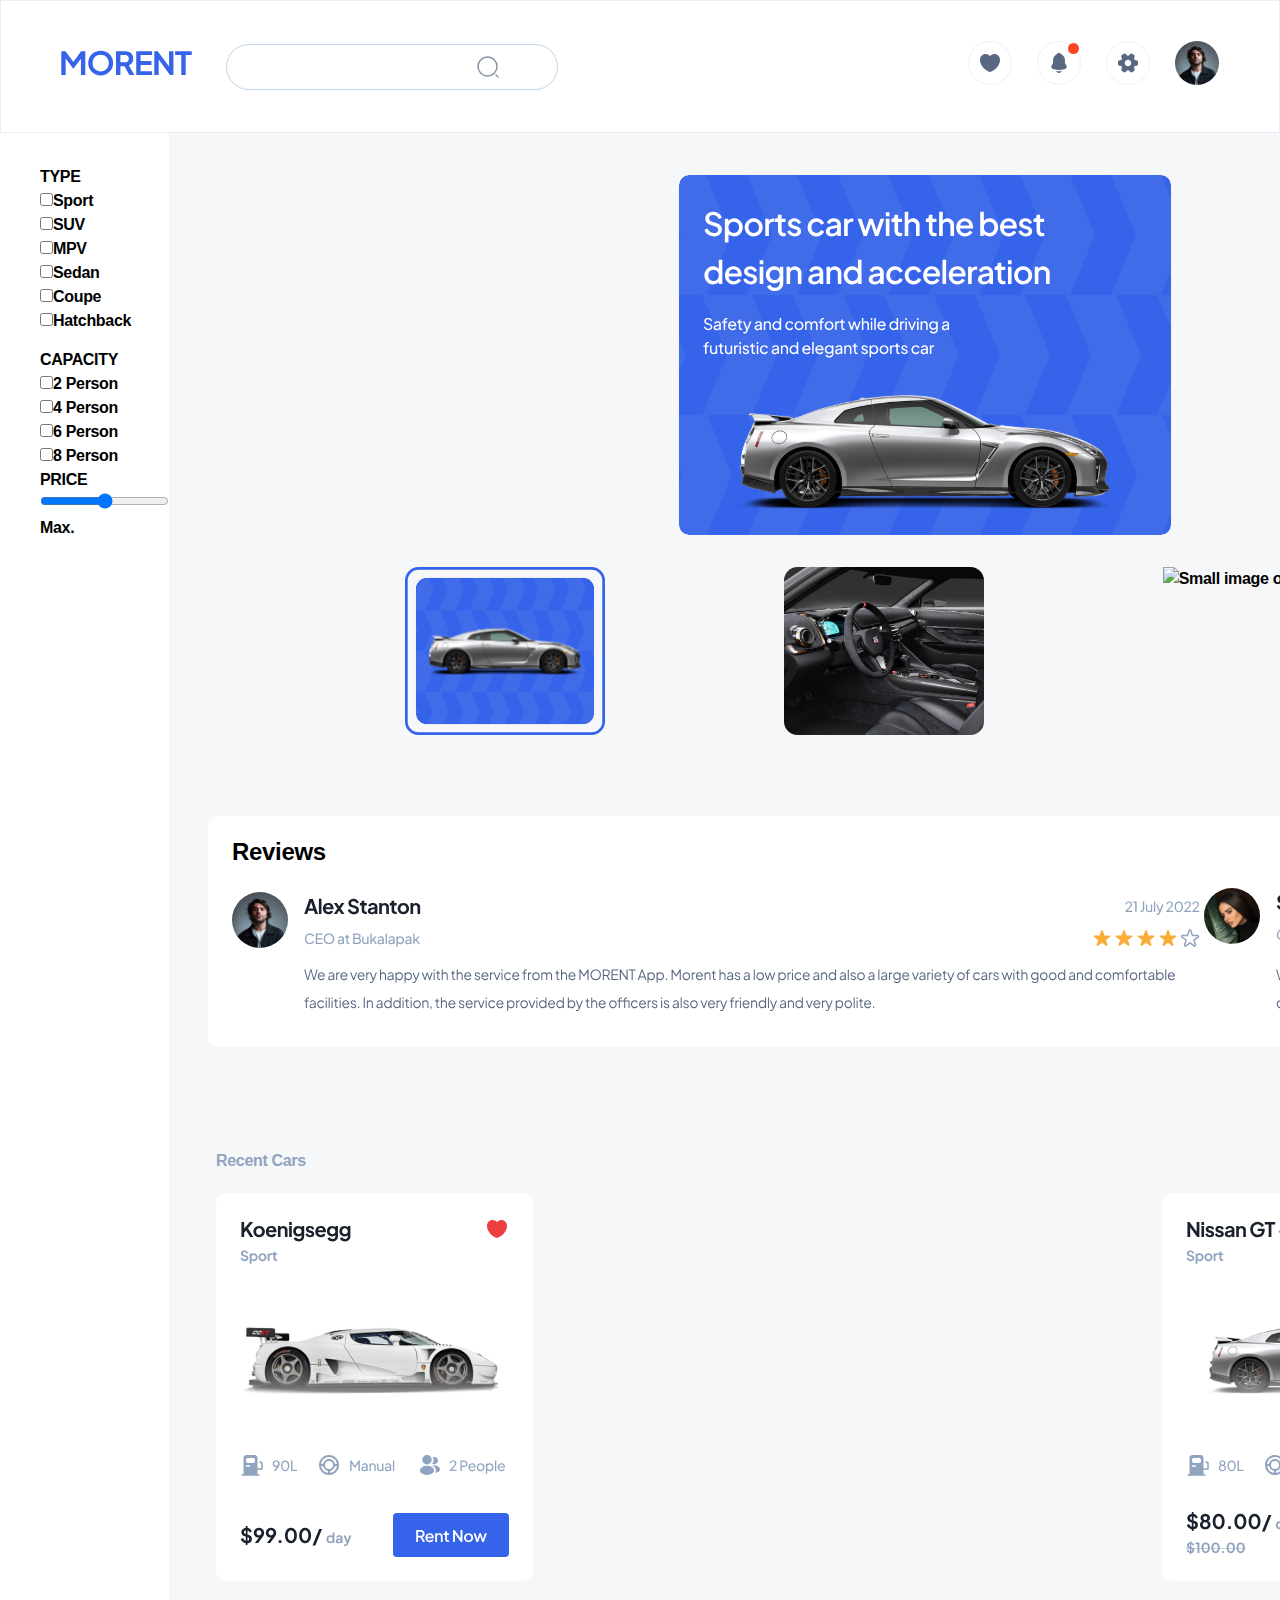
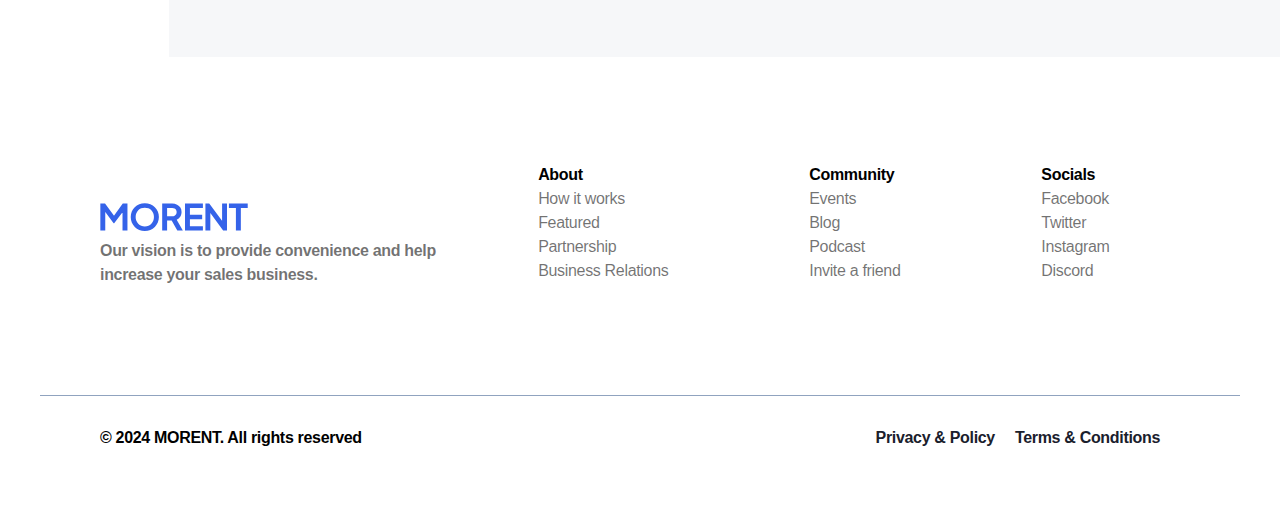
==== Pages/car.html @ a5d43beb "My First Push" ====
<!DOCTYPE html>
<html lang="en">
<head>
    <meta charset="UTF-8">
    <meta name="viewport" content="width=device-width, initial-scale=1.0">
    <title>MORENT - HOME</title>
    <link rel="stylesheet" href="./styles.css">     
</head>
<body>
    <nav class="nav-container">
        <div class="logo-container">
            <img class="main-logo" src="../Assets/Images/Logo.svg" alt="MORENT Logo" onclick="home()"/>
        </div>
        <form class="search-container" onsubmit="searchCar(event)">
                <input class="search-bar" id="search-bar"/>
                <button id="search-button" type="submit"></button>
        </form>
            <div class="icon-container">
                <ul>
                    <li class="like-button"><a href="#like"><img src="../Assets/Icons/Like.svg" alt="Like Button"/></a></li>
                    <li class="notification-button"><a href="#notification"><img src="../Assets/Icons/Notification.svg" alt="Notification Button"/></a></li>
                    <li class="settings-button"><a href="#settings"><img src="../Assets/Icons/Settings.svg" alt="Settings Button"/></a></li>
                    <li class="profile--button"><a href="#profile"><img src="../Assets/Icons/Profil.svg" alt="Profile Button"/></a></li>
                </ul>
            </div>
    </nav>

    <main>
        <div class="grid-container" id="main-content">
            <section id="filter-column">
                <ul class="type">TYPE
                    <li><input type="checkbox" name="type" id="sport">Sport</li>
                    <li><input type="checkbox" name="type" id="suv">SUV</li>
                    <li><input type="checkbox" name="type" id="mpv">MPV</li>
                    <li><input type="checkbox" name="type" id="sedan">Sedan</li>
                    <li><input type="checkbox" name="type" id="coupe">Coupe</li>
                    <li><input type="checkbox" name="type" id="hatchback">Hatchback</li>
                </ul>
                <ul class="capacity">CAPACITY
                    <li><input type="checkbox" name="CAPACITY" id="2-person">2 Person</li>
                    <li><input type="checkbox" name="CAPACITY" id="4-person">4 Person</li>
                    <li><input type="checkbox" name="CAPACITY" id="6-person">6 Person</li>
                    <li><input type="checkbox" name="CAPACITY" id="8-person">8 Person</li>
                </ul>
                <ul class="price">PRICE
                    <li><input type="range" name="PRICE">Max.</li>
                </ul>
            </section>

            <section id="car-detail">
                <div class="car-images-container">
                    <img src="../Assets/Images/View.svg" alt="Large image of selected car"/>
                    <div class="sub-images">
                        <img src="../Assets/Images/View 1.svg" alt="Small image of selected car's details"/>
                        <img src="../Assets/Images/View 2.svg" alt="Small image of selected car's details"/>
                        <img src="../Assets/Images/View 3.svg" alt="Small image of selected car's details"/>
                    </div>
                </div>
                <div class="car-info">
                    <div class="car-isFavourite">
                        <h1>Car Name</h1>
                        <img src="../Assets/Icons/heart.svg" alt="is or isn't favourited"/>
                    </div>
                    <img src="../Assets/Icons/Review Star.svg" alt="shows car rating"/>
                    <img src="../Assets/Icons/440+ Reviewer.svg" alt="show number of reviewers"/>
                    <p>number Reviews</p>
                    <p>Description of the car.</p>
                    <ul>Car Type
                        <li>Type</li>
                    </ul>
                    <ul>Car Capacity
                        <li>Capacity</li>
                    </ul>
                    <ul>Steering<li>Steering</li>
                    </ul>
                    <ul>Engine Capacity<li>Engine Capacity</li>
                    </ul>
                    <div class="rent-now">
                        <p>Price/days</p>
                        <button>Rent Now</button>
                    </div>
                </div>
            </section>

            <section id="reviews">
                <div class="review-container">
                    <h2>Reviews</h2><br/>
                    <img src="../Assets/Images/Reviews 1.svg" alt="A review"/>
                    <img src="../Assets/Images/Reviews 2.svg" alt="A review"/>
                </div>
            </section>

            <section id="recent-cars">
                <h4 class="cars-header">Recent Cars</h4>
                <div class="recent-cars">
                    <img src="../Assets/Images/Catalog 9.svg" alt="Recent Cars"/>
                    <img src="../Assets/Images/Catalog 10.svg" alt="Recent Cars"/>
                    <img src="../Assets/Images/Catalog 11.svg" alt="Recent Cars"/>
                </div>
            </section>
        </div>
    </main>
    <div id="search-results" class="hidden"></div> 
    <footer>
        <div class="footer-container">
            <div class="footer-logo-and-tagline">
                <img src="../Assets/Images/Logo.svg" alt="MORENT Logo"/>
                <p>Our vision is to provide convenience and help increase your sales business.</p>
            </div>
            <div class="about-community-socials">
                <ul>About
                    <li><a href="#howitworks">How it works</a></li>
                    <li><a href="#featured">Featured</a></li>
                    <li><a href="#partnership">Partnership</a></li>
                    <li><a href="#businessrelations">Business Relations</a></li>
                </ul>
                <ul>Community
                    <li><a href="#events">Events</a></li>
                    <li><a href="#blog">Blog</a></li>
                    <li><a href="#podcast">Podcast</a></li>
                    <li><a href="#inviteafriend">Invite a friend</a></li>
                </ul>
                <ul>Socials
                    <li><a href="#facebook">Facebook</a></li>
                    <li><a href="#twitter">Twitter</a></li>
                    <li><a href="#instagram">Instagram</a></li>
                    <li><a href="#discord">Discord</a></li>
                </ul>
            </div>
        </div>
        <div class="footer-privacy-and-tcs">
        <p>&copy; 2024 MORENT. All rights reserved</p>
        <div class="privacy-ts-and-cs">
            <p><a href="#privacyandpolicy">Privacy & Policy</a></p>
            <p><a href="#termsandconditions">Terms & Conditions</a></p>
        </div>
    </div>
    </footer>
    <script src="../Models/carModel.js" defer></script>
    <script src="../Repository/index.js"></script>
</body>
</html>
---- Pages/styles.css ----
* {
    margin: 0;
    padding: 0;
    box-sizing: border-box;
}

body {
    font-family: Plus Jakarta Sans, sans-serif;
    font-size: 16px;
    font-weight: 600;
    line-height: 24px;
    letter-spacing: -0.02em;
    text-align: left;
    margin: 0;
    padding: 0;
}

/* NAV BAR*/

.nav-container {
    border: 1px solid #C3D4E966;
    padding: 40px 60px;
    box-shadow: 0 2px 4px rgba(0,0,0,0.1);
    display: flex;
    align-items: center;
    flex: 1;
}

.logo-container {
    flex: 0.5;
}

.main-logo img {
    object-fit: cover;
}

.search-container {
    display: flex;
    flex: 1;
    margin-left: auto;
    border: 1px solid #C3D4E9;
    border-radius: 70px;
}

.search-bar {
    width: 75%;
    min-width: 150px;
    max-width: 492px;
    background: transparent;
    height: 44px;
    padding: 5px 15px;
    color: inherit;
    border: transparent;

}

.search-bar:focus {
    outline: none;
}

.search-container button {
    text-indent: -999px;
    width: 25%;
    overflow: hidden;
    padding: 0;
    margin: 0;
    border: 1px solid transparent;
    border-radius: 70px;
    background: transparent url("../Assets/Icons/search-normal.svg") no-repeat left;
    cursor: pointer;
    opacity: 0.7;
}

.icon-container {
    flex: 2;
    margin-left: auto;
    justify-content: flex-end;
}

.icon-container ul {
    display: flex;
    justify-content: flex-end;
}

.icon-container ul li {
    list-style: none;
    margin-left: 25px;
}

/* SEARCH */
.hidden {
    display: none !important;
}

#search-results {
    padding: 20px;
}

.car-info {
    display: flex;
    justify-content:space-evenly;
    align-items: center;
    margin-top: 20px;
    padding: 10px;
    border: none;
    border-radius: 8px;
    width: fit-content;
}


.car-details h2 {
    font-size: 20px;
    font-weight: bold;
}

.car-details p {
    font-size: 14px;
    font-weight: medium;
    color: #90A3BF;
}

#back-button {
    margin-top: 20px;
    padding: 10px 20px;
    background-color: #007BFF;
    color: white;
    border: none;
    border-radius: 5px;
    cursor: pointer;
}




/* HOME PAGE */

.main-container {
    display: flex;
    flex-direction: column;
    flex: 1;
    align-items: center;
    opacity: 0px;
    padding-left: 50px;
    padding-right: 50px;
    background: #F6F7F9;
}

a {
    text-decoration: none;
}

.ads {
    padding-top: 40px;
}

.ad-1 {
    width: 640px;
    height: 360px;
    top: 32px;
    left: 64px;
    gap: 0px;
    border-radius: 10px 0px 0px 0px;
    opacity: 0px;
    margin-right: 20px;
}

.ad-2 {
    width: 640px;
    height: 360px;
    top: 32px;
    left: 736px;
    gap: 0px;
    border-radius: 10px 0px 0px 0px;
    opacity: 0px;
}

#pickup-dropoff {
    display: flex;
    align-items: center;
    justify-content: space-between;
    margin-top: 25px;
    margin-bottom: 35px;
}

.pick-up, .drop-off {
    background: #FFFFFF;
    width: 582px;
    height: 132px;
    top: 424px;
    left: 64px;
    gap: 0px;
    border-radius: 10px;
    opacity: 0px;
    padding: 25px 50px;
}

.pick-up-drop-down, .drop-off-drop-down {
    display: flex;
    justify-content: space-between;
    margin-top: 18px;
}

.pick-up-drop-down select, .drop-off-drop-down select {
    color: #90A3BF;
    border: none;
}

.cars-header {
    color: #90A3BF;
    margin-top: 20px;
    margin-bottom: 20px;
    margin-right: auto;
}

#cars {
    display: flex;
    flex-direction: column;
    flex: 1;
    justify-content: space-between;
    align-items: center;
    /*background-color: #3563E9;*/
}

#show-more {
    cursor: pointer;
    text-decoration:none; 
    border: white; 
    margin-top: 60px;
    margin-bottom: 60PX;
    background: #3563E9;
    width: 156px;
    height: 44px;
    border-radius: 4px;
    font-family: Plus Jakarta Sans, sans-serif;
    font-size: 16px;
    font-weight: 600;
    color: white;
    background-image: transparent url(../Assets/Icons/Show\ More.svg);
}

/*CAR PAGE*/
.grid-container {
    display: grid;
    grid-template-columns: 1fr 4fr;
    gap: 15px;
    background-color: #f6f7f9;
}

#filter-column {
    background-color: white;
    grid-column: 1 / 2;
    grid-row: 1 / 4;
    height: 100%;
    display: flex;
    flex-direction: column;
    padding-left: 40px;
    padding-top: 32px;

}

.type {
    margin-bottom: 15px;
    font-family: Plus Jakarta Sans, sans-serif;
}

.capacity {
    font-family: Plus Jakarta Sans, sans-serif;
}

#filter-column ul li {
    list-style: none;
}

#car-detail {
    background-color: #f6f7f9;
    grid-column: 2 / -1;
    grid-row: 1;
    padding: 10px;
    display: flex;
}

.car-images-container {
    flex: 0.5;
    display: flex;
    flex-direction: column;
    align-items: center;
    padding: 32px;
}

.sub-images {
    margin-top: 32px;
    width: 100%;
    height: 100%;
    display: flex;
    justify-content: space-evenly;
}


.car-info {
    flex: 0.5;
    background-color: white;
    padding: 24px;
    margin: 32px;
    border-radius: 10px;
}

.car-info ul li {
    list-style: none;
}

.car-isFavourite {
    display: flex;
    margin-bottom: 24px;
}

.car-isFavourite img {
    margin-left: 15px;
}

#reviews, #recent-cars {
    grid-column: 2 / -1;
    
}

#reviews {
    grid-row: 2;
    padding: 24px;
    background-color: #f6f7f9;
}

.review-container {
    background-color: white;
    padding: 24px;
    border-radius: 10px;
}

#recent-cars {
    background-color:#f6f7f9;
    grid-row: 3;
    padding-left: 32px;
    padding-right: 32px;
    padding-bottom: 32px;

}

.recent-cars {
    display: flex;
    justify-content: space-between;
}

/*FORM PAGE*/
#car-rental-form {
    display: grid;
    grid-template-columns: 2fr 1fr;
    gap: 15px;
    background-color: #f6f7f9;
    padding: 32px;
    font-family: Plus Jakarta Sans, sans-serif;
}

/*.form-style {
    grid-template-columns: 1fr;
    display: flex;
    flex-direction: column;
}*/

.form-style h4 {
    font-size: 20px;
    font-weight: bold;
}

.form-style p {
    font-size: 14px;
    font-weight: medium;
    color: #90A3BF;
}

.form-style input, .form-style select {
    border: 1px solid white;
    background-color: #f6f7f9;
    border-radius: 10px;
    padding: 10px;
}

.billing-header, .rental-header, .payment-header, .confirmation-header, .total-rental-header {
    display: flex;
    justify-content: space-between;
    margin-bottom: 32px;
}
.form-grid {
    display: grid;
    grid-template-columns: 1fr 1fr;
    gap: 15px;    
}

.form-grid label {
    display: flex;
    flex-direction: column;
    font-size: 16px;
    font-weight: semi-bold;
}

.billing-info {
    background-color: white;
    margin-bottom: 32px;
    border-radius: 10px;
    padding: 24px;
    grid-row: 1;
    grid-column: 1;
}

.rental-info {
    background-color: white;
    margin-bottom: 32px;
    border-radius: 10px;
    padding: 24px;
    grid-row: 2;
    grid-column: 1;
}

#pick-up-radio, #drop-off-radio {
    margin-bottom: 15px;
}

.payment-method {
    background-color: white;
    margin-bottom: 32px;
    border-radius: 10px;
    padding: 24px;
    grid-row: 3;
    grid-column: 1;
}

#cvc {
    margin-bottom: 24px;
}

.confirmation {
    background-color: white;
    margin-bottom: 32px;
    border-radius: 10px;
    padding: 24px;
    grid-row: 4;
    grid-column: 1;
}

.checkbox-container {
    background-color: #f6f7f9;
    margin-bottom: 24px;
    border-radius: 10px;
    padding-left: 5px;
    padding-right: 5px;
}

.rent-safe {
    display: flex;
    flex-direction: column;
}

.rent-safe button {
    cursor: pointer;
    text-decoration:none; 
    border: white; 
    margin-top: 15px;
    margin-bottom: 15PX;
    background: #3563E9;
    width: 156px;
    height: 44px;
    border-radius: 4px;
    font-family: Plus Jakarta Sans, sans-serif;
    font-size: 16px;
    font-weight: 600;
    color: white;
    background-image: transparent url(../Assets/Icons/Button\ Rental.svg);
}

.rent-safe img {
    width: 32px;
    height: 32px;
    margin-bottom: 15px;
}
.rent-safe h4 {
    font-family: Plus Jakarta Sans, sans-serif;
    font-size: 16px;
    font-weight: semi-bold;
}

.rent-safe p {
    font-family: Plus Jakarta Sans, sans-serif;
    font-size: 14px;
    font-weight: medium;
    color: #90A3BF;
}
#rental-summary {
    background-color: white;
    grid-row: 1;
    grid-column: 2 / -1;
    border-radius: 10px;
    padding: 24px;
    height: fit-content;
}

#rental-summary h4 {
    font-family: Plus Jakarta Sans, sans-serif;
    font-size: 16px;
    font-weight: semi-bold;
}

#rental-summary p {
    font-family: Plus Jakarta Sans, sans-serif;
    font-size: 14px;
    font-weight: medium;
    color: #90A3BF;
}

.name-look-container {
    display: flex;
    justify-content: space-between;
    margin-top: 32px;
}

.subtotal-tax-container {
    margin-top: 32px;
    padding: 15px;
    border-top: 1px solid #90A3BF;;
    display: flex;
    flex-direction: column;
}

.sub-container { 
    display: flex;
    justify-content: space-between;
    padding: 10px;
}


.sub-container p {
    font-family: Plus Jakarta Sans, sans-serif;
    font-size: 16px !important;
    font-weight: semi-bold;
    color:#1A202C !important;
}

.sub-container h4 {
    font-family: Plus Jakarta Sans, sans-serif;
    font-size: 16px !important;
    font-weight: medium;
    color: #90A3BF;
}
.promo-code-container, .promo-code-container input, .promo-code-container button {
    border: 1px solid transparent;
    border-radius: 10px;
    background-color: #f6f7f9;
}

.promo-code-container input {
    padding-left: 15px;
    height: 56px;
    font-family: Plus Jakarta Sans, sans-serif;
    font-size: 16px;
    font-weight: medium;
}

.promo-code-container input:focus {
    outline: none;
}

.promo-code-container button {
    font-family: Plus Jakarta Sans, sans-serif;
    font-size: 16px;
    font-weight: 600;
    padding-right: 0;
    cursor: pointer;
    text-align: end;
}

.total-rent-price {
    display: flex;
    justify-content: space-between;
    margin-top: 32px;
}

.total-rental-header {
    margin-top: 24px;
}

.total-rental-header h3 {
    font-family: Plus Jakarta Sans, sans-serif;
    font-size: 20px;
    font-weight: semi-bold;
}

.total-rental-header h2 {
    font-family: Plus Jakarta Sans, sans-serif;
    font-size: 32px;
    font-weight: bold;
}

.total-rental-header p {
    font-family: Plus Jakarta Sans, sans-serif;
    font-size: 14px !important;
    font-weight: medium !important;
}

/* FOOTER */
footer {
    /*background-color: brown;*/
    padding: 30px 30px;
}

.footer-container {
    /*background-color: #3563E9;*/
    display: flex;
    flex: 1;
    align-items: center;
    max-width: 1200px;
    margin: 0 auto;
    padding: 76px 60px;
}

.footer-logo-and-tagline {
    display: flex;
    flex-direction: column;
    /*background-color: #F6F7F9;*/
}

.footer-logo-and-tagline img {
    width: 148px;
    height: 44px;
    gap: 0px;
    opacity: 0px;
}

.footer-logo-and-tagline p {
    color: #13131399;
}

.about-community-socials {
    display: flex;
    justify-content: space-around;
    margin-left: auto;
    width: 100%;
    margin-bottom: 36px;
}

.about-community-socials ul {
    list-style: none;
    padding: 0;
    margin: 0;
}


.about-community-socials a {
    color: #13131399;
    text-decoration: none;
    margin-bottom: 8px;
    font-family: Plus Jakarta Sans, sans-serif;
    font-size: 16px;
    font-weight: 500;
    line-height: 24px;
    letter-spacing: -0.02em;
    text-align: left;

}

.footer-privacy-and-tcs {
    display: flex;
    /*background-color: blueviolet;*/
    flex: 1;
    max-width: 1200px;
    margin: 0 auto;
    padding: 30px 60px;
    border-top: #90A3BF solid 1px;
}

.footer-privacy-and-tcs a {
    color: #1A202C;
    text-decoration: none;
    margin-bottom: 8px;
    font-family: Plus Jakarta Sans, sans-serif;
    font-size: 16px;
    font-weight: 600;
    line-height: 24px;
    letter-spacing: -0.02em;
    text-align: left;
    padding-right: 20px;
}

.privacy-ts-and-cs {
    margin-left: auto;
    display: flex;
}
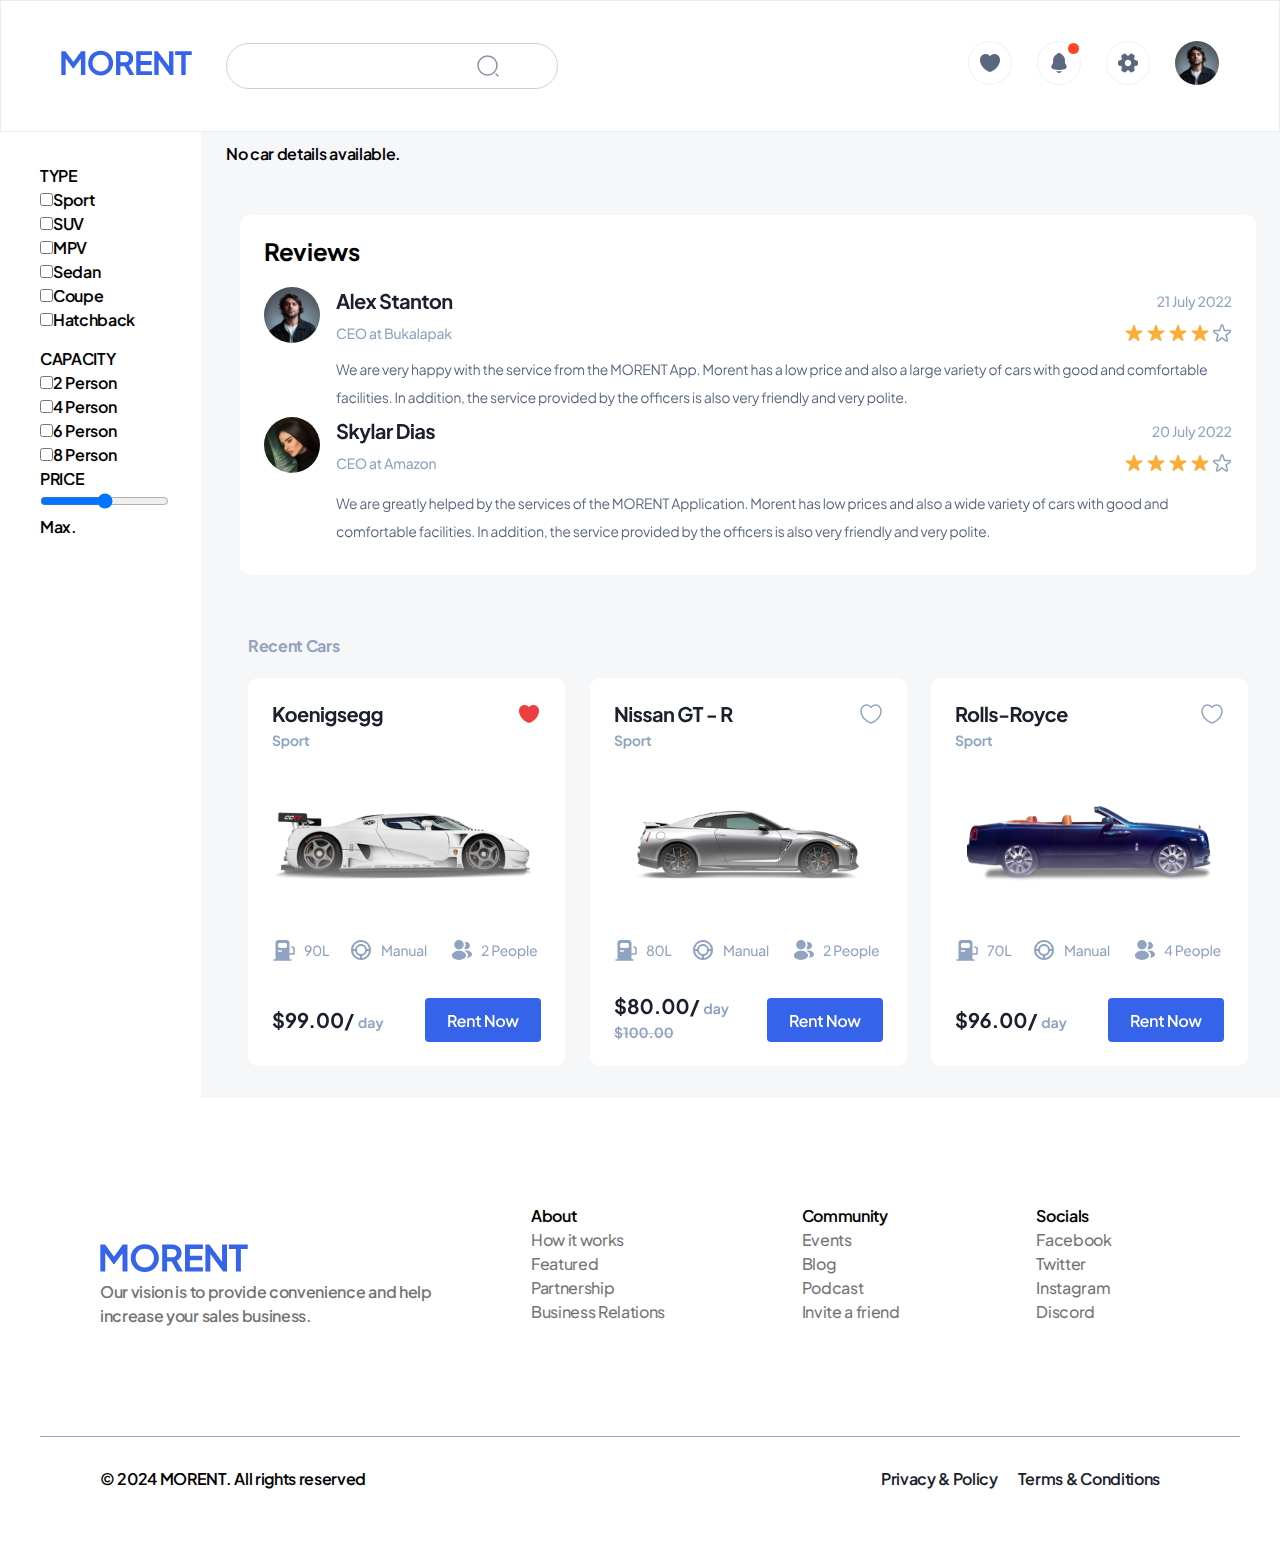
==== commit b49950bb: "First Front End Project Completed" ====
--- a/Pages/car.html
+++ b/Pages/car.html
@@ -3,8 +3,9 @@
 <head>
     <meta charset="UTF-8">
     <meta name="viewport" content="width=device-width, initial-scale=1.0">
-    <title>MORENT - HOME</title>
-    <link rel="stylesheet" href="./styles.css">     
+    <title>MORENT - Car Information</title>
+    <link rel="stylesheet" href="./styles.css">
+    <link href="https://fonts.googleapis.com/css2?family=Plus+Jakarta+Sans:wght@400;500;700&display=swap" rel="stylesheet">    
 </head>
 <body>
     <nav class="nav-container">
@@ -26,7 +27,7 @@
     </nav>
 
     <main>
-        <div class="grid-container" id="main-content">
+        <div class="grid-container">
             <section id="filter-column">
                 <ul class="type">TYPE
                     <li><input type="checkbox" name="type" id="sport">Sport</li>
@@ -47,40 +48,17 @@
                 </ul>
             </section>
 
-            <section id="car-detail">
+            <div id="car-details">
                 <div class="car-images-container">
-                    <img src="../Assets/Images/View.svg" alt="Large image of selected car"/>
+                    <img id="insert-searched-image"/>
                     <div class="sub-images">
                         <img src="../Assets/Images/View 1.svg" alt="Small image of selected car's details"/>
                         <img src="../Assets/Images/View 2.svg" alt="Small image of selected car's details"/>
                         <img src="../Assets/Images/View 3.svg" alt="Small image of selected car's details"/>
                     </div>
                 </div>
-                <div class="car-info">
-                    <div class="car-isFavourite">
-                        <h1>Car Name</h1>
-                        <img src="../Assets/Icons/heart.svg" alt="is or isn't favourited"/>
-                    </div>
-                    <img src="../Assets/Icons/Review Star.svg" alt="shows car rating"/>
-                    <img src="../Assets/Icons/440+ Reviewer.svg" alt="show number of reviewers"/>
-                    <p>number Reviews</p>
-                    <p>Description of the car.</p>
-                    <ul>Car Type
-                        <li>Type</li>
-                    </ul>
-                    <ul>Car Capacity
-                        <li>Capacity</li>
-                    </ul>
-                    <ul>Steering<li>Steering</li>
-                    </ul>
-                    <ul>Engine Capacity<li>Engine Capacity</li>
-                    </ul>
-                    <div class="rent-now">
-                        <p>Price/days</p>
-                        <button>Rent Now</button>
-                    </div>
-                </div>
-            </section>
+                <div class="car-information" id="car-information"><button id="rental-button" onclick="goToForm()" >Rent Now</button></div>
+            </div>
 
             <section id="reviews">
                 <div class="review-container">
--- a/Pages/styles.css
+++ b/Pages/styles.css
@@ -271,7 +271,7 @@
     list-style: none;
 }
 
-#car-detail {
+#car-details {
     background-color: #f6f7f9;
     grid-column: 2 / -1;
     grid-row: 1;
@@ -296,26 +296,49 @@
 }
 
 
-.car-info {
+.car-information, #car-information {
     flex: 0.5;
-    background-color: white;
+    background-color: f6f7f9;
     padding: 24px;
     margin: 32px;
     border-radius: 10px;
-}
-
-.car-info ul li {
-    list-style: none;
-}
-
-.car-isFavourite {
-    display: flex;
-    margin-bottom: 24px;
-}
-
-.car-isFavourite img {
-    margin-left: 15px;
-}
+    display: flex;
+    flex-direction: column;
+    justify-content: space-between;
+    align-items: center;
+}
+
+#car-information h2 {
+    font-size: 30px;
+    font-weight: bold;
+    display: flex;
+    flex-direction: column;
+    align-items: center;
+}
+
+#car-information p {
+    font-family: Plus Jakarta Sans, sans-serif;
+    font-size: 20px;
+    font-weight: medium;
+}
+
+.car-information button {
+    cursor: pointer;
+    text-decoration:none; 
+    border: white; 
+    margin-top: 60px;
+    margin-bottom: 60PX;
+    background: #3563E9;
+    width: 156px;
+    height: 44px;
+    border-radius: 4px;
+    font-family: Plus Jakarta Sans, sans-serif;
+    font-size: 16px;
+    font-weight: 600;
+    color: white;
+    background-image: transparent url(../Assets/Icons/Show\ More.svg);
+}
+
 
 #reviews, #recent-cars {
     grid-column: 2 / -1;
@@ -515,38 +538,17 @@
 
 .name-look-container {
     display: flex;
+    flex-direction: column;
     justify-content: space-between;
     margin-top: 32px;
 }
 
-.subtotal-tax-container {
-    margin-top: 32px;
-    padding: 15px;
-    border-top: 1px solid #90A3BF;;
-    display: flex;
-    flex-direction: column;
-}
-
-.sub-container { 
-    display: flex;
-    justify-content: space-between;
-    padding: 10px;
-}
-
-
-.sub-container p {
-    font-family: Plus Jakarta Sans, sans-serif;
-    font-size: 16px !important;
-    font-weight: semi-bold;
-    color:#1A202C !important;
-}
-
-.sub-container h4 {
-    font-family: Plus Jakarta Sans, sans-serif;
-    font-size: 16px !important;
-    font-weight: medium;
-    color: #90A3BF;
-}
+
+.car-summary p {
+    display: flex;
+    justify-content: space-between;
+}
+
 .promo-code-container, .promo-code-container input, .promo-code-container button {
     border: 1px solid transparent;
     border-radius: 10px;
@@ -592,7 +594,7 @@
 
 .total-rental-header h2 {
     font-family: Plus Jakarta Sans, sans-serif;
-    font-size: 32px;
+    font-size: 24px;
     font-weight: bold;
 }
 
